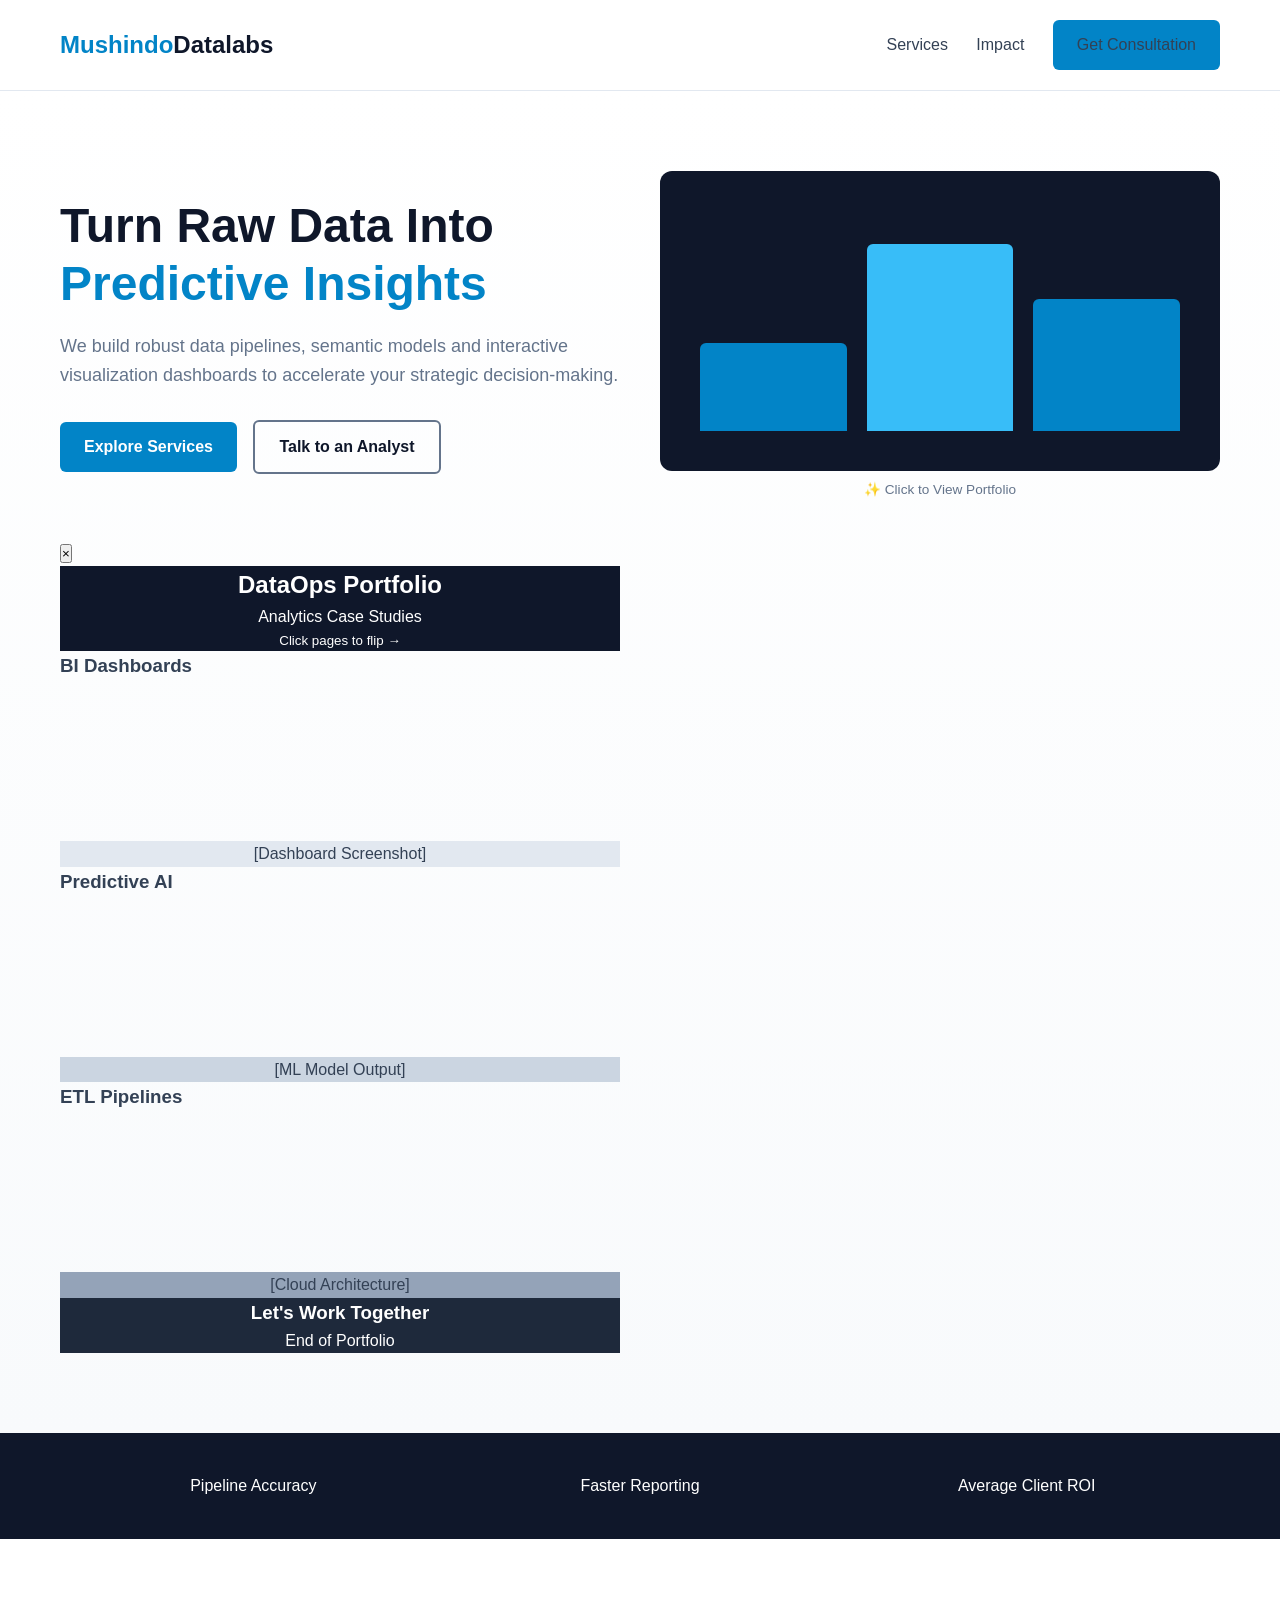
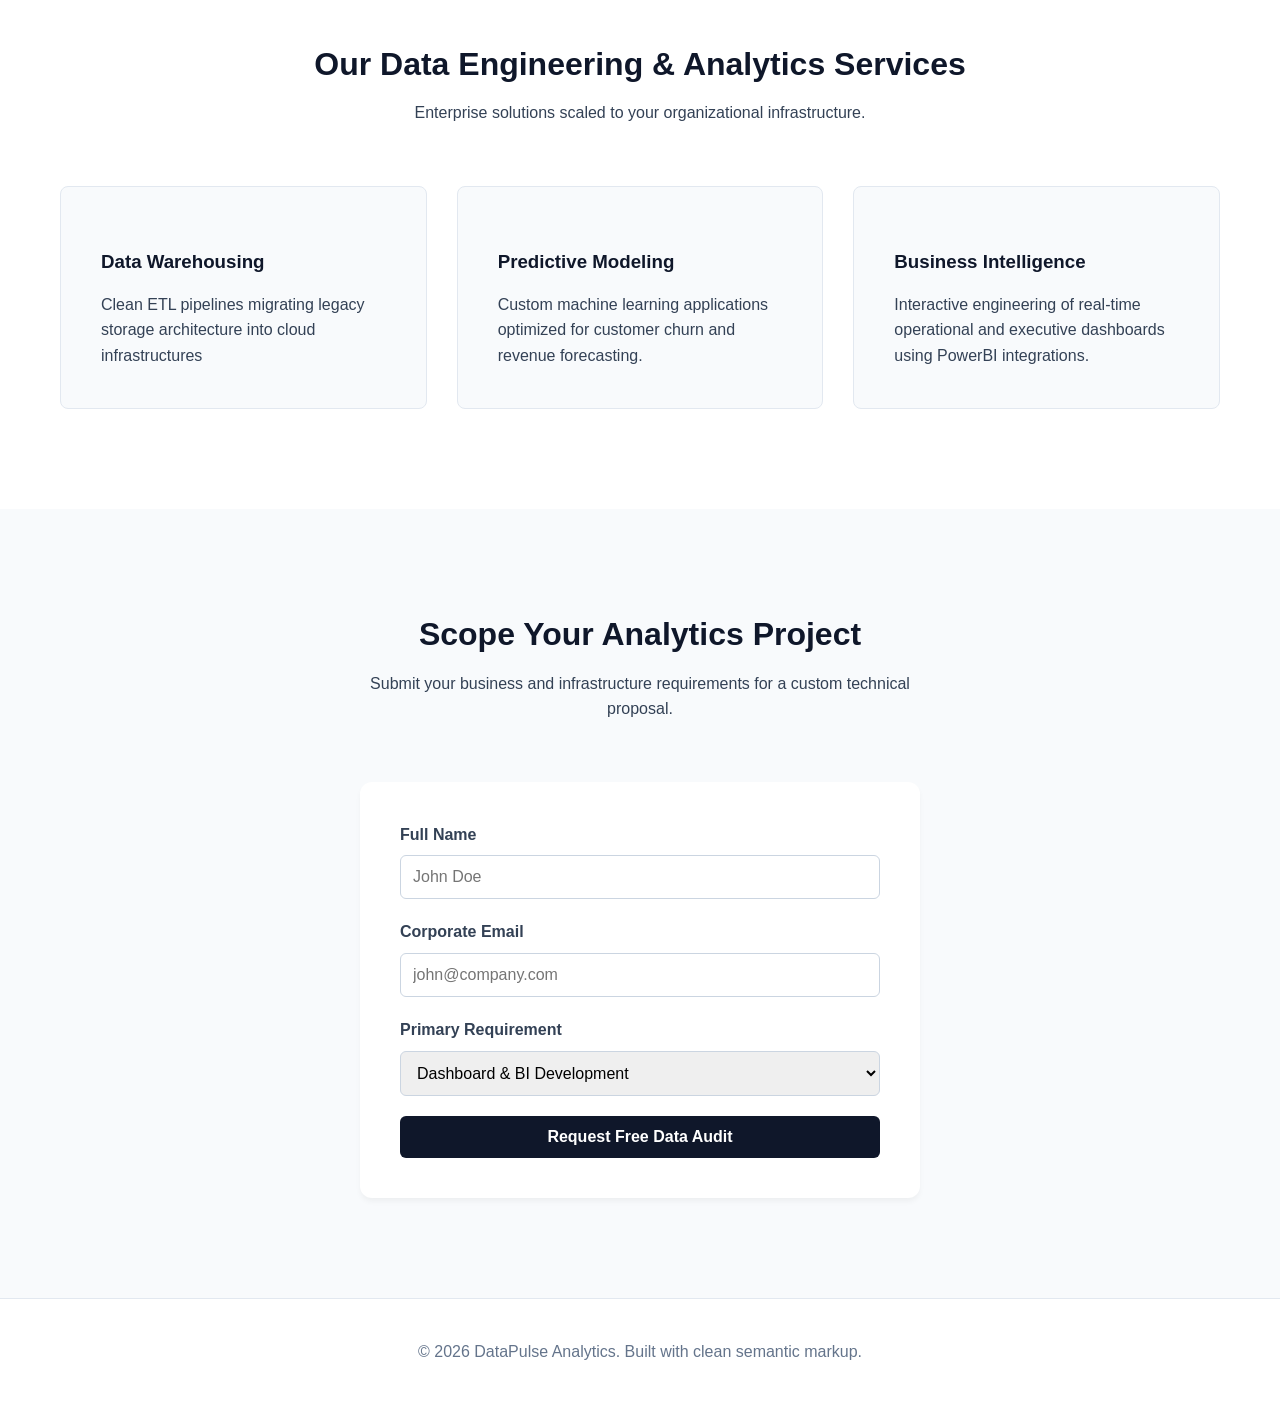
==== index_2.html @ 235e26a9 "Update title and content for clarity and branding" ====
<!DOCTYPE html>
<html lang="en">
<head>
    <meta charset="UTF-8">
    <meta name="viewport" content="width=device-width, initial-scale=1.0">
    <title>Data Analytics Services | Organize Your Business Data into Metrics, KPIs and Actions</title>
    <link rel="stylesheet" href="style.css">
    <!-- FontAwesome for visual anchors/icons -->
    <link rel="stylesheet" href="https://cloudflare.com">
</head>
<body>

    <!-- Header Navigation -->
    <header class="navbar">
        <div class="container flex-header">
            <a href="#" class="logo"><span>Mushindo</span>Datalabs</a>
            <nav class="nav-links">
                <a href="#services">Services</a>
                <a href="#metrics">Impact</a>
                <a href="#contact" class="btn-primary">Get Consultation</a>
            </nav>
        </div>
    </header>

    <!-- Hero Section -->
    <section class="hero">
        <div class="container hero-grid">
            <div class="hero-text">
                <h1>Turn Raw Data Into <span>Predictive Insights</span></h1>
                <p>We build robust data pipelines, semantic models and interactive visualization dashboards to accelerate your strategic decision-making.</p>
                <div class="hero-cta">
                    <a href="#services" class="btn-primary">Explore Services</a>
                    <a href="#contact" class="btn-secondary">Talk to an Analyst</a>
                </div>
            </div>

            <!-- Clickable Hero Container -->
<div class="hero-visual" id="portfolioTrigger" style="cursor: pointer;">
    <!-- Visual placeholder mimicking a data dashboard layout -->
    <div class="mock-dashboard">
        <div class="bar bar-1"></div>
        <div class="bar bar-2"></div>
        <div class="bar bar-3"></div>
    </div>
    <span style="display:block; text-align:center; font-size:0.85rem; color:#64748b; margin-top:0.5rem;">✨ Click to View Portfolio</span>
</div>

<!-- Magazine Modal Structure -->
<div id="magazineModal" class="modal-overlay">
    <div class="modal-content">
        <button class="close-modal" id="closeModal">&times;</button>
        
        <!-- Book/Magazine Container -->
        <div class="magazine">
            <!-- Cover Page -->
            <div class="page cover active" style="z-index: 5;">
                <div class="page-front" style="background: #0f172a; color: white; display: flex; flex-direction: column; justify-content: center; align-items: center;">
                    <h2>DataOps Portfolio</h2>
                    <p>Analytics Case Studies</p>
                    <small>Click pages to flip →</small>
                </div>
            </div>

            <!-- Page 1 & 2 (Spread 1) -->
            <div class="page" style="z-index: 4;">
                <div class="page-front">
                    <h3>BI Dashboards</h3>
                    <!-- Replace with real screenshot path -->
                    <div class="portfolio-img" style="background:#e2e8f0; height:70%; margin-top:10rem; display:flex; align-items:center; justify-content:center;">[Dashboard Screenshot]</div>
                </div>
                <div class="page-back">
                    <h3>Predictive AI</h3>
                    <!-- Replace with real screenshot path -->
                    <div class="portfolio-img" style="background:#cbd5e1; height:70%; margin-top:10rem; display:flex; align-items:center; justify-content:center;">[ML Model Output]</div>
                </div>
            </div>

            <!-- Page 3 & 4 (Spread 2) -->
            <div class="page" style="z-index: 3;">
                <div class="page-front">
                    <h3>ETL Pipelines</h3>
                    <div class="portfolio-img" style="background:#94a3b8; height:70%; margin-top:10rem; display:flex; align-items:center; justify-content:center;">[Cloud Architecture]</div>
                </div>
                <div class="page-back" style="background: #1e293b; color: white; display: flex; flex-direction: column; justify-content: center; align-items: center;">
                    <h3>Let's Work Together</h3>
                    <p>End of Portfolio</p>
                </div>
            </div>
        </div>
    </div>
    
        </div>
    </section>

    <!-- Impact Metrics Section -->
    <section id="metrics" class="metrics-bar">
        <div class="container metrics-grid">
            <div class="metric-item">
                <!-- <h3>99.9%</h3> -->
                <p>Pipeline Accuracy</p>
            </div>
            <div class="metric-item">
                <!-- <h3>10x</h3> -->
                <p>Faster Reporting</p>
            </div>
            <div class="metric-item">
               <!--  <h3>$2.4M</h3> -->
                <p>Average Client ROI</p>
            </div>
        </div>
    </section>

    <!-- Services Grid Section -->
    <section id="services" class="services">
        <div class="container">
            <div class="section-title">
                <h2>Our Data Engineering & Analytics Services</h2>
                <p>Enterprise solutions scaled to your organizational infrastructure.</p>
            </div>
            
            <div class="services-grid">
                <!-- Service 1 -->
                 <div class="service-card">
                    <div class="icon-wrapper"><i class="fa-solid fa-database"></i></div>
                    <h3>Data Warehousing</h3>
                    <p>Clean ETL pipelines migrating legacy storage architecture into cloud infrastructures</p>
                </div>
                <!-- Service 2 -->
                <div class="service-card">
                    <div class="icon-wrapper"><i class="fa-solid fa-brain"></i></div>
                    <h3>Predictive Modeling</h3>
                    <p>Custom machine learning applications optimized for customer churn and revenue forecasting.</p>
                </div>
                <!-- Service 3 -->

                <div class="service-card">
                    <div class="icon-wrapper"><i class="fa-solid fa-chart-line"></i></div>
                    <h3>Business Intelligence</h3>
                    <p>Interactive engineering of real-time operational and executive dashboards using PowerBI integrations.</p>
                </div>
            </div>
        </div>
    </section>

    <!-- Contact Form Section -->
    <section id="contact" class="contact">
        <div class="container small-container">
            <div class="section-title">
                <h2>Scope Your Analytics Project</h2>
                <p>Submit your business and infrastructure requirements for a custom technical proposal.</p>
            </div>
            <form class="project-form">
                <div class="form-group">
                    <label for="name">Full Name</label>
                    <input type="text" id="name" required placeholder="John Doe">
                </div>
                <div class="form-group">
                    <label for="email">Corporate Email</label>
                    <input type="email" id="email" required placeholder="john@company.com">
                </div>
                <div class="form-group">
                    <label for="service-type">Primary Requirement</label>
                    <select id="service-type">
                        <option value="bi">Dashboard & BI Development</option>
                        <option value="etl">ETL & Cloud Warehousing</option>
                        <option value="ai">Predictive AI Implementations</option>
                    </select>
                </div>
                <button type="submit" class="btn-submit">Request Free Data Audit</button>
            </form>
        </div>
    </section>

    <!-- Footer -->
    <footer>
        <div class="container text-center">
            <p>&copy; 2026 DataPulse Analytics. Built with clean semantic markup.</p>
        </div>
    </footer>

</body>
</html>
---- style.css ----
/* Core Layout Reset */
:root {
    --primary: #0284c7;
    --primary-dark: #0369a1;
    --dark: #0f172a;
    --light-bg: #f8fafc;
    --text: #334155;
    --text-light: #64748b;
    --white: #ffffff;
}

* {
    box-sizing: border-box;
    margin: 0;
    padding: 0;
}

body {
    font-family: -apple-system, BlinkMacSystemFont, "Segoe UI", Roboto, sans-serif;
    color: var(--text);
    line-height: 1.6;
    background-color: var(--white);
}

.container {
    max-width: 1200px;
    margin: 0 auto;
    padding: 0 20px;
}

.small-container {
    max-width: 600px;
}

/* Typography Helpers */
span {
    color: var(--primary);
}

.text-center {
    text-align: center;
}

/* Button UI Components */
.btn-primary, .btn-secondary, .btn-submit {
    display: inline-block;
    padding: 12px 24px;
    border-radius: 6px;
    text-decoration: none;
    font-weight: 600;
    transition: all 0.3s cubic-bezier(0.16, 1, 0.3, 1);
    cursor: pointer;
}

.btn-primary {
    background-color: var(--primary);
    color: var(--white);
}

.btn-primary:hover {
    background-color: var(--primary-dark);
}

.btn-secondary {
    background-color: transparent;
    color: var(--dark);
    border: 2px solid var(--text-light);
    margin-left: 12px;
}

.btn-secondary:hover {
    border-color: var(--dark);
}

/* Navbar Layout */
.navbar {
    padding: 20px 0;
    border-bottom: 1px solid #e2e8f0;
}

.flex-header {
    display: flex;
    justify-content: space-between;
    align-items: center;
}

.logo {
    font-size: 24px;
    font-weight: 800;
    text-decoration: none;
    color: var(--dark);
}

.nav-links a {
    text-decoration: none;
    color: var(--text);
    margin-left: 24px;
    font-weight: 500;
}

/* Hero Section */
.hero {
    padding: 80px 0;
    background: linear-gradient(180deg, var(--white) 0%, var(--light-bg) 100%);
}

.hero-grid {
    display: grid;
    grid-template-columns: 1fr 1fr;
    gap: 40px;
    align-items: center;
}

.hero-text h1 {
    font-size: 48px;
    line-height: 1.2;
    color: var(--dark);
    margin-bottom: 20px;
}

.hero-text p {
    font-size: 18px;
    color: var(--text-light);
    margin-bottom: 30px;
}

/* Pure CSS Dashboard Illustration */
.mock-dashboard {
    background-color: var(--dark);
    height: 300px;
    border-radius: 12px;
    position: relative;
    padding: 40px;
    display: flex;
    align-items: flex-end;
    gap: 20px;
}

.bar {
    width: 100%;
    background-color: var(--primary);
    border-radius: 6px 6px 0 0;
}
.bar-1 { height: 40%; }
.bar-2 { height: 85%; background-color: #38bdf8; }
.bar-3 { height: 60%; }

/* Metrics Banner */
.metrics-bar {
    background-color: var(--dark);
    color: var(--white);
    padding: 40px 0;
}

.metrics-grid {
    display: grid;
    grid-template-columns: repeat(3, 1fr);
    text-align: center;
}

.metric-item h3 {
    font-size: 36px;
    color: var(--primary);
}

/* Services Section */
.services {
    padding: 100px 0;
}

.section-title {
    text-align: center;
    margin-bottom: 60px;
}

.section-title h2 {
    font-size: 32px;
    color: var(--dark);
    margin-bottom: 10px;
}

.services-grid {
    display: grid;
    grid-template-columns: repeat(3, 1fr);
    gap: 30px;
}

.service-card {
    padding: 40px;
    background-color: var(--light-bg);
    border-radius: 8px;
    border: 1px solid #e2e8f0;
}

.icon-wrapper {
    font-size: 32px;
    color: var(--primary);
    margin-bottom: 20px;
}

.service-card h3 {
    margin-bottom: 15px;
    color: var(--dark);
}

/* Scope & Forms */
.contact {
    padding: 100px 0;
    background-color: var(--light-bg);
}

.project-form {
    background-color: var(--white);
    padding: 40px;
    border-radius: 12px;
    box-shadow: 0 4px 6px -1px rgba(0,0,0,0.05);
}

.form-group {
    margin-bottom: 20px;
}

.form-group label {
    display: block;
    font-weight: 600;
    margin-bottom: 8px;
}

.form-group input, .form-group select {
    width: 100%;
    padding: 12px;
    border: 1px solid #cbd5e1;
    border-radius: 6px;
    font-size: 16px;
}

.btn-submit {
    width: 100%;
    background-color: var(--dark);
    color: var(--white);
    border: none;
    font-size: 16px;
}

.btn-submit:hover {
    background-color: #1e293b;
}

/* Footer Section */
footer {
    padding: 40px 0;
    background-color: var(--white);
    border-top: 1px solid #e2e8f0;
    color: var(--text-light);
}

/* Responsive Grid Engine */
@media (max-width: 768px) {
    .hero-grid, .services-grid, .metrics-grid {
        grid-template-columns: 1fr;
        gap: 30px;
    }
    .hero-text h1 { font-size: 32px; }
    .btn-secondary { margin-left: 0; margin-top: 12px; display: block; text-align: center; }
    .btn-primary { display: block; text-align: center; }
}
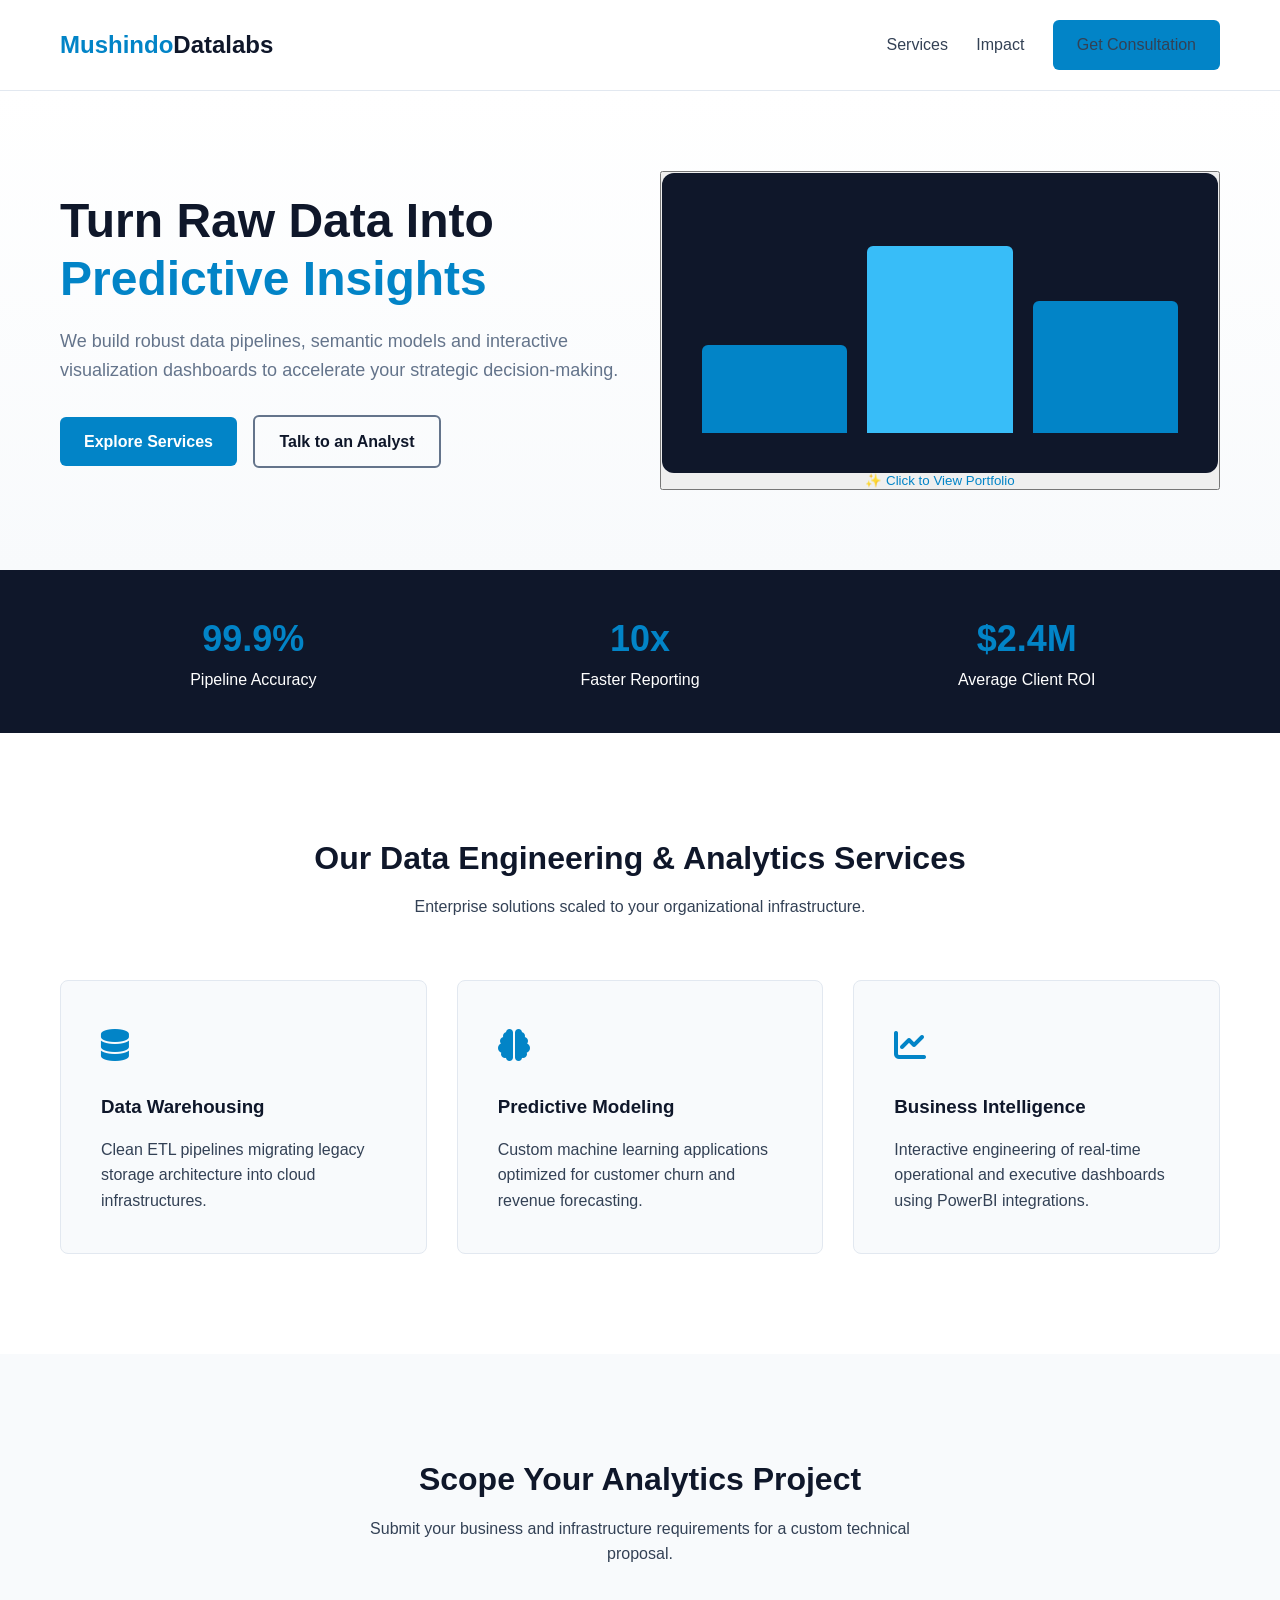
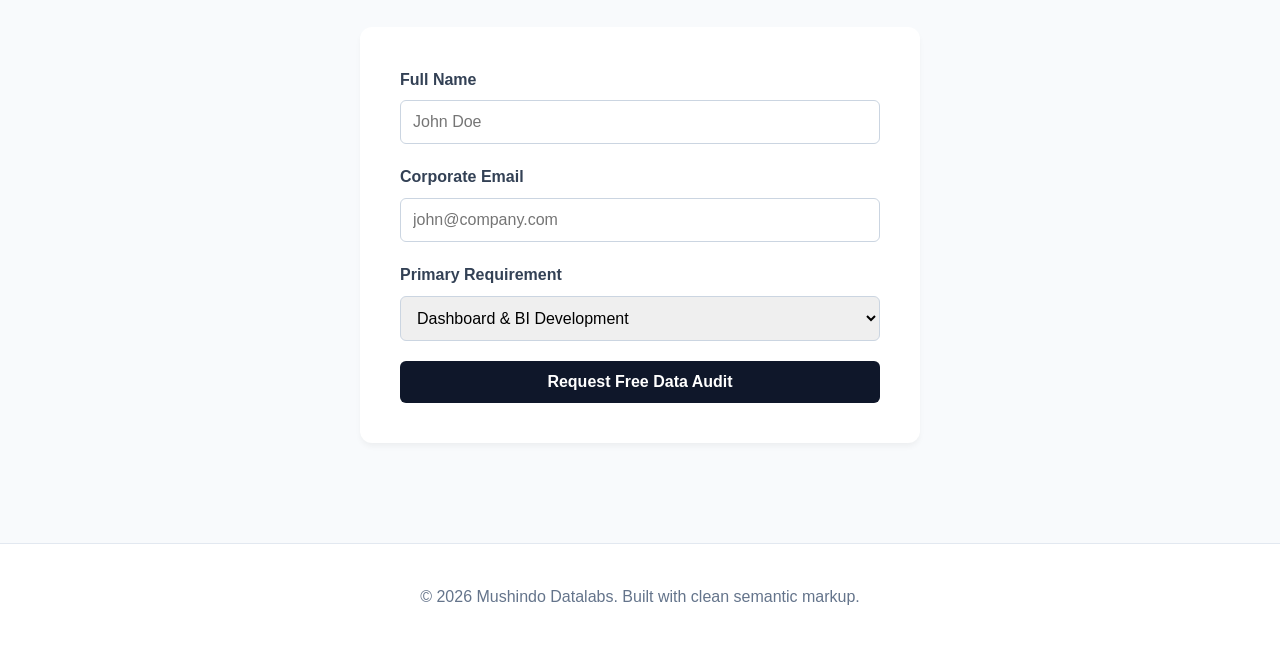
==== commit 81174115: "Refactor HTML structure and improve accessibility Updated FontAwesome CDN link and improved accessib" ====
--- a/index_2.html
+++ b/index_2.html
@@ -1,6 +1,3 @@
-
-
-
 <!DOCTYPE html>
 <html lang="en">
 <head>
@@ -8,8 +5,9 @@
     <meta name="viewport" content="width=device-width, initial-scale=1.0">
     <title>Data Analytics Services | Organize Your Business Data into Metrics, KPIs and Actions</title>
     <link rel="stylesheet" href="style.css">
-    <!-- FontAwesome for visual anchors/icons -->
-    <link rel="stylesheet" href="https://cloudflare.com">
+    <!-- FontAwesome (corrected CDN path) -->
+    <link rel="stylesheet" href="https://cdnjs.cloudflare.com/ajax/libs/font-awesome/6.5.1/css/all.min.css">
+    <script src="script.js" defer></script>
 </head>
 <body>
 
@@ -38,76 +36,72 @@
             </div>
 
             <!-- Clickable Hero Container -->
-<div class="hero-visual" id="portfolioTrigger" style="cursor: pointer;">
-    <!-- Visual placeholder mimicking a data dashboard layout -->
-    <div class="mock-dashboard">
-        <div class="bar bar-1"></div>
-        <div class="bar bar-2"></div>
-        <div class="bar bar-3"></div>
-    </div>
-    <span style="display:block; text-align:center; font-size:0.85rem; color:#64748b; margin-top:0.5rem;">✨ Click to View Portfolio</span>
-</div>
+            <button type="button" class="hero-visual" id="portfolioTrigger" aria-haspopup="dialog" aria-controls="magazineModal">
+                <div class="mock-dashboard" aria-hidden="true">
+                    <div class="bar bar-1"></div>
+                    <div class="bar bar-2"></div>
+                    <div class="bar bar-3"></div>
+                </div>
+                <span class="hero-visual-caption">✨ Click to View Portfolio</span>
+            </button>
+        </div>
+    </section>
 
-<!-- Magazine Modal Structure -->
-<div id="magazineModal" class="modal-overlay">
-    <div class="modal-content">
-        <button class="close-modal" id="closeModal">&times;</button>
-        
-        <!-- Book/Magazine Container -->
-        <div class="magazine">
-            <!-- Cover Page -->
-            <div class="page cover active" style="z-index: 5;">
-                <div class="page-front" style="background: #0f172a; color: white; display: flex; flex-direction: column; justify-content: center; align-items: center;">
-                    <h2>DataOps Portfolio</h2>
-                    <p>Analytics Case Studies</p>
-                    <small>Click pages to flip →</small>
+    <!-- Portfolio Modal -->
+    <div id="magazineModal" class="modal-overlay" role="dialog" aria-modal="true" aria-labelledby="magazineModalTitle" hidden>
+        <div class="modal-content">
+            <button type="button" class="close-modal" id="closeModal" aria-label="Close portfolio">×</button>
+
+            <div class="magazine" id="magazine">
+                <!-- Cover Page -->
+                <div class="page cover" data-page="0">
+                    <div class="page-face page-front cover-face">
+                        <h2 id="magazineModalTitle">DataOps Portfolio</h2>
+                        <p>Analytics Case Studies</p>
+                        <small>Click pages to flip →</small>
+                    </div>
                 </div>
-            </div>
 
-            <!-- Page 1 & 2 (Spread 1) -->
-            <div class="page" style="z-index: 4;">
-                <div class="page-front">
-                    <h3>BI Dashboards</h3>
-                    <!-- Replace with real screenshot path -->
-                    <div class="portfolio-img" style="background:#e2e8f0; height:70%; margin-top:10rem; display:flex; align-items:center; justify-content:center;">[Dashboard Screenshot]</div>
+                <!-- Page 1 & 2 (Spread 1) -->
+                <div class="page" data-page="1">
+                    <div class="page-face page-front">
+                        <h3>BI Dashboards</h3>
+                        <div class="portfolio-img" role="img" aria-label="Dashboard screenshot placeholder">Dashboard Screenshot</div>
+                    </div>
+                    <div class="page-face page-back">
+                        <h3>Predictive AI</h3>
+                        <div class="portfolio-img" role="img" aria-label="Machine learning model output placeholder">ML Model Output</div>
+                    </div>
                 </div>
-                <div class="page-back">
-                    <h3>Predictive AI</h3>
-                    <!-- Replace with real screenshot path -->
-                    <div class="portfolio-img" style="background:#cbd5e1; height:70%; margin-top:10rem; display:flex; align-items:center; justify-content:center;">[ML Model Output]</div>
-                </div>
-            </div>
 
-            <!-- Page 3 & 4 (Spread 2) -->
-            <div class="page" style="z-index: 3;">
-                <div class="page-front">
-                    <h3>ETL Pipelines</h3>
-                    <div class="portfolio-img" style="background:#94a3b8; height:70%; margin-top:10rem; display:flex; align-items:center; justify-content:center;">[Cloud Architecture]</div>
-                </div>
-                <div class="page-back" style="background: #1e293b; color: white; display: flex; flex-direction: column; justify-content: center; align-items: center;">
-                    <h3>Let's Work Together</h3>
-                    <p>End of Portfolio</p>
+                <!-- Page 3 & 4 (Spread 2) -->
+                <div class="page" data-page="2">
+                    <div class="page-face page-front">
+                        <h3>ETL Pipelines</h3>
+                        <div class="portfolio-img" role="img" aria-label="Cloud architecture diagram placeholder">Cloud Architecture</div>
+                    </div>
+                    <div class="page-face page-back closing-face">
+                        <h3>Let's Work Together</h3>
+                        <p>End of Portfolio</p>
+                    </div>
                 </div>
             </div>
         </div>
     </div>
-    
-        </div>
-    </section>
 
     <!-- Impact Metrics Section -->
     <section id="metrics" class="metrics-bar">
         <div class="container metrics-grid">
             <div class="metric-item">
-                <!-- <h3>99.9%</h3> -->
+                <h3>99.9%</h3>
                 <p>Pipeline Accuracy</p>
             </div>
             <div class="metric-item">
-                <!-- <h3>10x</h3> -->
+                <h3>10x</h3>
                 <p>Faster Reporting</p>
             </div>
             <div class="metric-item">
-               <!--  <h3>$2.4M</h3> -->
+                <h3>$2.4M</h3>
                 <p>Average Client ROI</p>
             </div>
         </div>
@@ -117,27 +111,23 @@
     <section id="services" class="services">
         <div class="container">
             <div class="section-title">
-                <h2>Our Data Engineering & Analytics Services</h2>
+                <h2>Our Data Engineering &amp; Analytics Services</h2>
                 <p>Enterprise solutions scaled to your organizational infrastructure.</p>
             </div>
-            
+
             <div class="services-grid">
-                <!-- Service 1 -->
-                 <div class="service-card">
-                    <div class="icon-wrapper"><i class="fa-solid fa-database"></i></div>
+                <div class="service-card">
+                    <div class="icon-wrapper"><i class="fa-solid fa-database" aria-hidden="true"></i></div>
                     <h3>Data Warehousing</h3>
-                    <p>Clean ETL pipelines migrating legacy storage architecture into cloud infrastructures</p>
+                    <p>Clean ETL pipelines migrating legacy storage architecture into cloud infrastructures.</p>
                 </div>
-                <!-- Service 2 -->
                 <div class="service-card">
-                    <div class="icon-wrapper"><i class="fa-solid fa-brain"></i></div>
+                    <div class="icon-wrapper"><i class="fa-solid fa-brain" aria-hidden="true"></i></div>
                     <h3>Predictive Modeling</h3>
                     <p>Custom machine learning applications optimized for customer churn and revenue forecasting.</p>
                 </div>
-                <!-- Service 3 -->
-
                 <div class="service-card">
-                    <div class="icon-wrapper"><i class="fa-solid fa-chart-line"></i></div>
+                    <div class="icon-wrapper"><i class="fa-solid fa-chart-line" aria-hidden="true"></i></div>
                     <h3>Business Intelligence</h3>
                     <p>Interactive engineering of real-time operational and executive dashboards using PowerBI integrations.</p>
                 </div>
@@ -152,24 +142,25 @@
                 <h2>Scope Your Analytics Project</h2>
                 <p>Submit your business and infrastructure requirements for a custom technical proposal.</p>
             </div>
-            <form class="project-form">
+            <form class="project-form" id="projectForm" novalidate>
                 <div class="form-group">
                     <label for="name">Full Name</label>
-                    <input type="text" id="name" required placeholder="John Doe">
+                    <input type="text" id="name" name="name" required placeholder="John Doe">
                 </div>
                 <div class="form-group">
                     <label for="email">Corporate Email</label>
-                    <input type="email" id="email" required placeholder="john@company.com">
+                    <input type="email" id="email" name="email" required placeholder="john@company.com">
                 </div>
                 <div class="form-group">
                     <label for="service-type">Primary Requirement</label>
-                    <select id="service-type">
-                        <option value="bi">Dashboard & BI Development</option>
-                        <option value="etl">ETL & Cloud Warehousing</option>
+                    <select id="service-type" name="service-type">
+                        <option value="bi">Dashboard &amp; BI Development</option>
+                        <option value="etl">ETL &amp; Cloud Warehousing</option>
                         <option value="ai">Predictive AI Implementations</option>
                     </select>
                 </div>
                 <button type="submit" class="btn-submit">Request Free Data Audit</button>
+                <p class="form-status" id="formStatus" role="status" aria-live="polite"></p>
             </form>
         </div>
     </section>
@@ -177,7 +168,7 @@
     <!-- Footer -->
     <footer>
         <div class="container text-center">
-            <p>&copy; 2026 DataPulse Analytics. Built with clean semantic markup.</p>
+            <p>&copy; 2026 Mushindo Datalabs. Built with clean semantic markup.</p>
         </div>
     </footer>
 
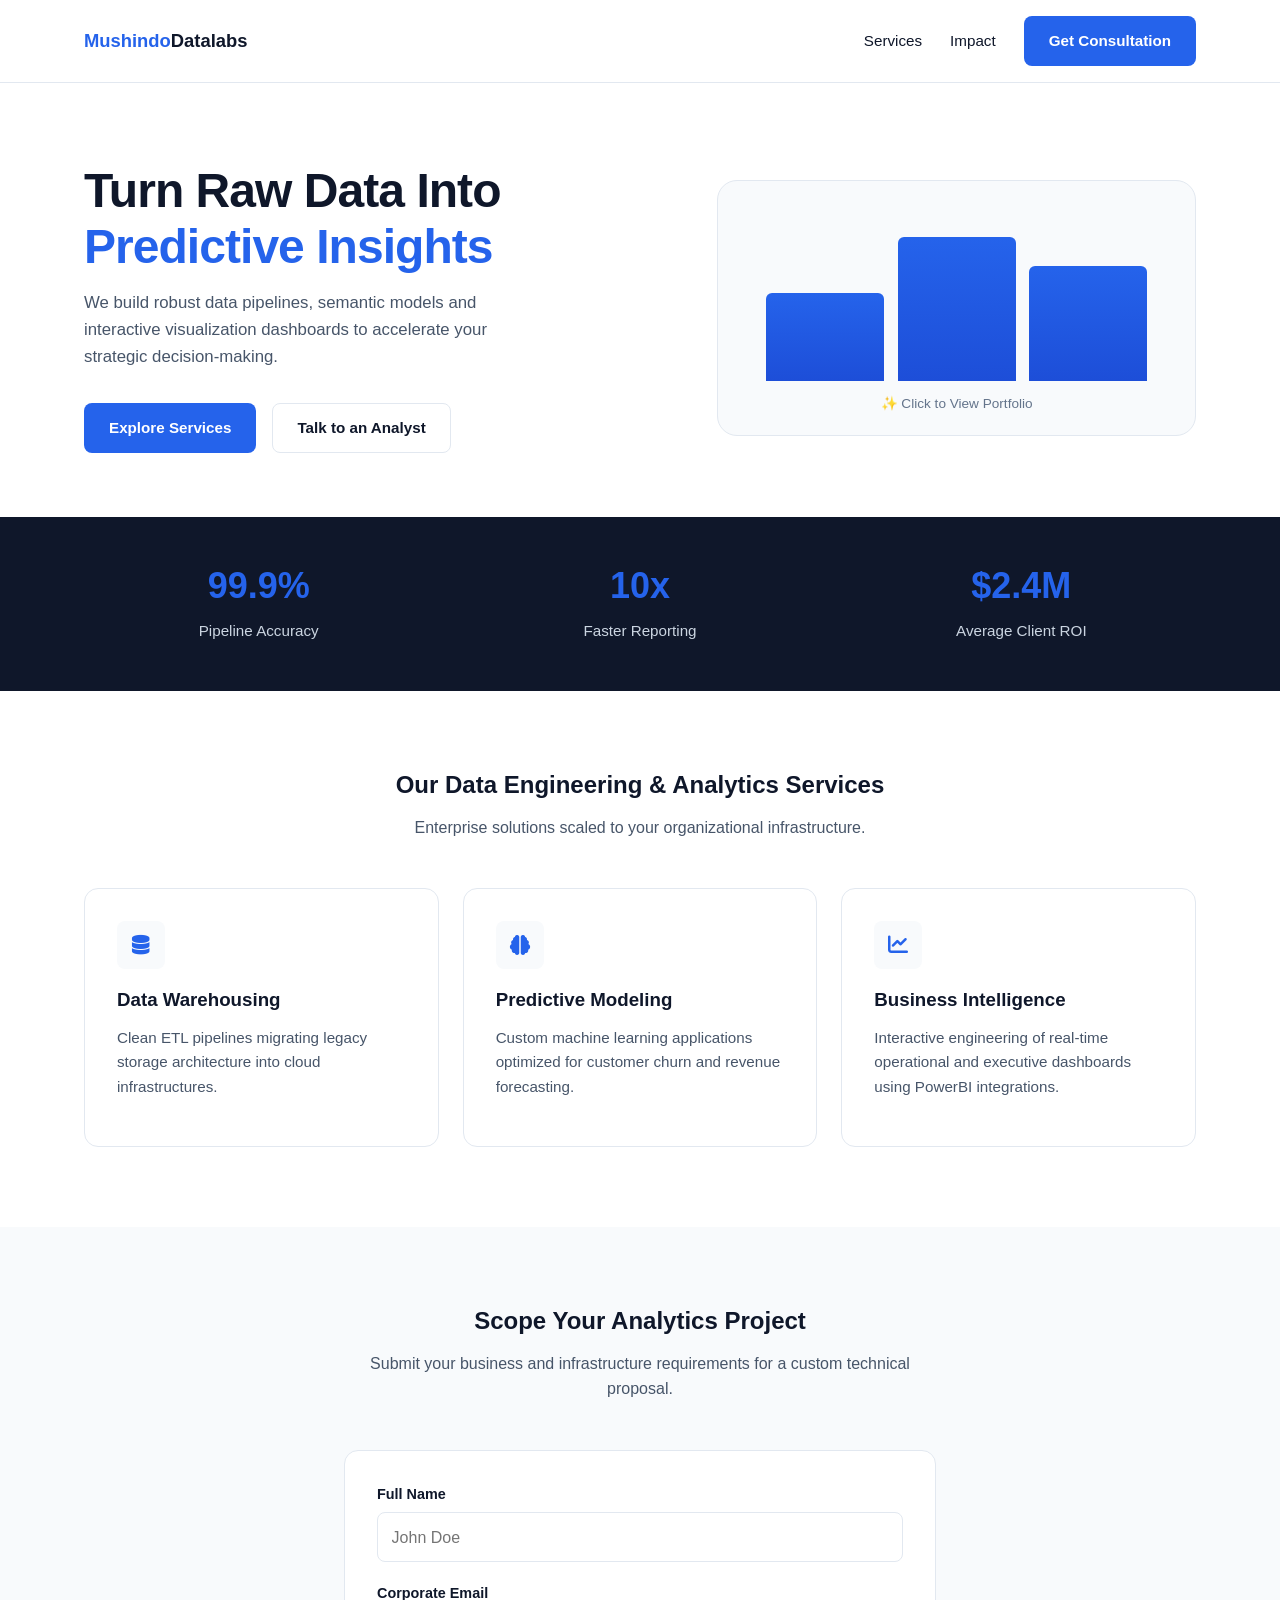
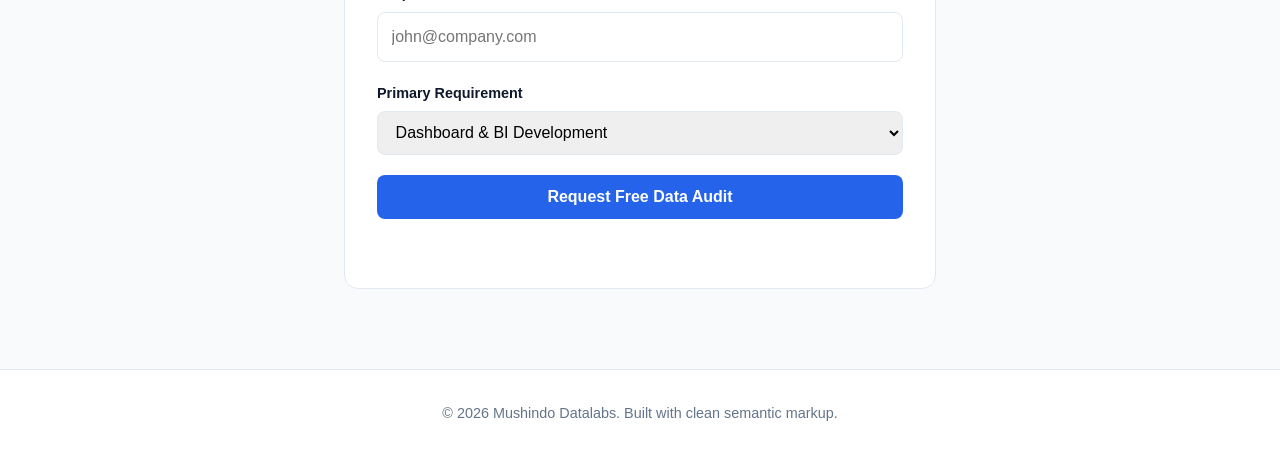
==== commit 674994ff: "Refactor magazine modal structure and navigation" ====
--- a/index_2.html
+++ b/index_2.html
@@ -52,39 +52,44 @@
         <div class="modal-content">
             <button type="button" class="close-modal" id="closeModal" aria-label="Close portfolio">×</button>
 
-            <div class="magazine" id="magazine">
-                <!-- Cover Page -->
-                <div class="page cover" data-page="0">
-                    <div class="page-face page-front cover-face">
+            <div class="magazine-viewport">
+                <div class="magazine-track" id="magazineTrack">
+                    <!-- Slide 0: Cover -->
+                    <div class="slide cover-face">
                         <h2 id="magazineModalTitle">DataOps Portfolio</h2>
                         <p>Analytics Case Studies</p>
-                        <small>Click pages to flip →</small>
                     </div>
-                </div>
 
-                <!-- Page 1 & 2 (Spread 1) -->
-                <div class="page" data-page="1">
-                    <div class="page-face page-front">
+                    <!-- Slide 1 -->
+                    <div class="slide">
                         <h3>BI Dashboards</h3>
                         <div class="portfolio-img" role="img" aria-label="Dashboard screenshot placeholder">Dashboard Screenshot</div>
                     </div>
-                    <div class="page-face page-back">
+
+                    <!-- Slide 2 -->
+                    <div class="slide">
                         <h3>Predictive AI</h3>
                         <div class="portfolio-img" role="img" aria-label="Machine learning model output placeholder">ML Model Output</div>
                     </div>
-                </div>
 
-                <!-- Page 3 & 4 (Spread 2) -->
-                <div class="page" data-page="2">
-                    <div class="page-face page-front">
+                    <!-- Slide 3 -->
+                    <div class="slide">
                         <h3>ETL Pipelines</h3>
                         <div class="portfolio-img" role="img" aria-label="Cloud architecture diagram placeholder">Cloud Architecture</div>
                     </div>
-                    <div class="page-face page-back closing-face">
+
+                    <!-- Slide 4: Closing -->
+                    <div class="slide closing-face">
                         <h3>Let's Work Together</h3>
                         <p>End of Portfolio</p>
                     </div>
                 </div>
+            </div>
+
+            <div class="magazine-nav">
+                <button type="button" class="nav-btn" id="prevSlide" aria-label="Previous page">&larr;</button>
+                <span class="slide-counter" id="slideCounter" aria-live="polite">1 / 5</span>
+                <button type="button" class="nav-btn" id="nextSlide" aria-label="Next page">&rarr;</button>
             </div>
         </div>
     </div>
--- a/style.css
+++ b/style.css
@@ -1,266 +1,446 @@
-/* Core Layout Reset */
+/* ==========================================================================
+   Tokens
+   ========================================================================== */
 :root {
-    --primary: #0284c7;
-    --primary-dark: #0369a1;
-    --dark: #0f172a;
-    --light-bg: #f8fafc;
-    --text: #334155;
-    --text-light: #64748b;
-    --white: #ffffff;
-}
-
-* {
-    box-sizing: border-box;
+    --color-ink: #0f172a;
+    --color-slate: #1e293b;
+    --color-slate-600: #475569;
+    --color-slate-500: #64748b;
+    --color-border: #e2e8f0;
+    --color-surface: #f8fafc;
+    --color-accent: #2563eb;
+    --color-accent-dark: #1d4ed8;
+    --color-white: #ffffff;
+
+    --font-body: -apple-system, BlinkMacSystemFont, "Segoe UI", Roboto, Helvetica, Arial, sans-serif;
+
+    --radius-sm: 8px;
+    --radius-md: 14px;
+    --radius-lg: 20px;
+
+    --container-width: 1160px;
+    --shadow-card: 0 8px 24px rgba(15, 23, 42, 0.06);
+    --shadow-modal: 0 24px 60px rgba(15, 23, 42, 0.35);
+}
+
+* { box-sizing: border-box; }
+
+html { scroll-behavior: smooth; }
+
+body {
     margin: 0;
-    padding: 0;
-}
-
-body {
-    font-family: -apple-system, BlinkMacSystemFont, "Segoe UI", Roboto, sans-serif;
-    color: var(--text);
+    font-family: var(--font-body);
+    color: var(--color-ink);
     line-height: 1.6;
-    background-color: var(--white);
+    background: var(--color-white);
 }
 
 .container {
-    max-width: 1200px;
+    width: 100%;
+    max-width: var(--container-width);
     margin: 0 auto;
-    padding: 0 20px;
-}
-
-.small-container {
-    max-width: 600px;
-}
-
-/* Typography Helpers */
-span {
-    color: var(--primary);
-}
-
-.text-center {
-    text-align: center;
-}
-
-/* Button UI Components */
-.btn-primary, .btn-secondary, .btn-submit {
+    padding: 0 1.5rem;
+}
+
+.small-container { max-width: 640px; }
+
+a { text-decoration: none; color: inherit; }
+
+h1, h2, h3 { line-height: 1.15; margin: 0 0 0.75rem; }
+
+/* ==========================================================================
+   Buttons
+   ========================================================================== */
+.btn-primary,
+.btn-secondary,
+.btn-submit {
     display: inline-block;
-    padding: 12px 24px;
-    border-radius: 6px;
-    text-decoration: none;
     font-weight: 600;
-    transition: all 0.3s cubic-bezier(0.16, 1, 0.3, 1);
+    font-size: 0.95rem;
+    padding: 0.75rem 1.5rem;
+    border-radius: var(--radius-sm);
+    border: 1px solid transparent;
     cursor: pointer;
-}
-
-.btn-primary {
-    background-color: var(--primary);
-    color: var(--white);
-}
-
-.btn-primary:hover {
-    background-color: var(--primary-dark);
+    transition: transform 0.15s ease, box-shadow 0.15s ease, background-color 0.15s ease;
+}
+
+.btn-primary,
+.btn-submit {
+    background: var(--color-accent);
+    color: var(--color-white);
+}
+
+.btn-primary:hover,
+.btn-submit:hover {
+    background: var(--color-accent-dark);
+    transform: translateY(-1px);
 }
 
 .btn-secondary {
-    background-color: transparent;
-    color: var(--dark);
-    border: 2px solid var(--text-light);
-    margin-left: 12px;
+    background: transparent;
+    color: var(--color-ink);
+    border-color: var(--color-border);
 }
 
 .btn-secondary:hover {
-    border-color: var(--dark);
-}
-
-/* Navbar Layout */
+    border-color: var(--color-slate-500);
+    transform: translateY(-1px);
+}
+
+.btn-submit { width: 100%; font-size: 1rem; }
+
+/* ==========================================================================
+   Navbar
+   ========================================================================== */
 .navbar {
-    padding: 20px 0;
-    border-bottom: 1px solid #e2e8f0;
+    position: sticky;
+    top: 0;
+    z-index: 40;
+    background: rgba(255, 255, 255, 0.9);
+    backdrop-filter: blur(8px);
+    border-bottom: 1px solid var(--color-border);
 }
 
 .flex-header {
     display: flex;
+    align-items: center;
     justify-content: space-between;
-    align-items: center;
+    padding-block: 1rem;
 }
 
 .logo {
-    font-size: 24px;
-    font-weight: 800;
-    text-decoration: none;
-    color: var(--dark);
-}
-
-.nav-links a {
-    text-decoration: none;
-    color: var(--text);
-    margin-left: 24px;
+    font-weight: 700;
+    font-size: 1.15rem;
+    color: var(--color-ink);
+}
+
+.logo span { color: var(--color-accent); }
+
+.nav-links {
+    display: flex;
+    align-items: center;
+    gap: 1.75rem;
     font-weight: 500;
-}
-
-/* Hero Section */
-.hero {
-    padding: 80px 0;
-    background: linear-gradient(180deg, var(--white) 0%, var(--light-bg) 100%);
-}
+    font-size: 0.95rem;
+}
+
+/* ==========================================================================
+   Hero
+   ========================================================================== */
+.hero { padding-block: 5rem 4rem; }
 
 .hero-grid {
     display: grid;
-    grid-template-columns: 1fr 1fr;
-    gap: 40px;
+    grid-template-columns: 1.1fr 0.9fr;
+    gap: 3rem;
     align-items: center;
 }
 
 .hero-text h1 {
-    font-size: 48px;
-    line-height: 1.2;
-    color: var(--dark);
-    margin-bottom: 20px;
-}
+    font-size: clamp(2rem, 4vw, 3rem);
+    letter-spacing: -0.02em;
+}
+
+.hero-text h1 span { color: var(--color-accent); }
 
 .hero-text p {
-    font-size: 18px;
-    color: var(--text-light);
-    margin-bottom: 30px;
-}
-
-/* Pure CSS Dashboard Illustration */
+    color: var(--color-slate-600);
+    font-size: 1.05rem;
+    max-width: 46ch;
+    margin-bottom: 2rem;
+}
+
+.hero-cta { display: flex; gap: 1rem; flex-wrap: wrap; }
+
+/* Hero visual / portfolio trigger */
+.hero-visual {
+    background: var(--color-surface);
+    border: 1px solid var(--color-border);
+    border-radius: var(--radius-lg);
+    padding: 2.5rem 2rem 1.25rem;
+    width: 100%;
+    font: inherit;
+    color: inherit;
+    cursor: pointer;
+    transition: box-shadow 0.2s ease, transform 0.2s ease;
+}
+
+.hero-visual:hover,
+.hero-visual:focus-visible {
+    box-shadow: var(--shadow-card);
+    transform: translateY(-2px);
+}
+
 .mock-dashboard {
-    background-color: var(--dark);
-    height: 300px;
-    border-radius: 12px;
+    display: flex;
+    align-items: flex-end;
+    gap: 0.85rem;
+    height: 160px;
+    padding: 0 1rem;
+}
+
+.mock-dashboard .bar {
+    flex: 1;
+    border-radius: 6px 6px 0 0;
+    background: linear-gradient(180deg, var(--color-accent), var(--color-accent-dark));
+}
+
+.bar-1 { height: 55%; }
+.bar-2 { height: 90%; }
+.bar-3 { height: 72%; }
+
+.hero-visual-caption {
+    display: block;
+    text-align: center;
+    font-size: 0.85rem;
+    color: var(--color-slate-500);
+    margin-top: 0.75rem;
+}
+
+/* ==========================================================================
+   Portfolio Modal
+   ========================================================================== */
+.modal-overlay {
+    position: fixed;
+    top: 0;
+    right: 0;
+    bottom: 0;
+    left: 0;
+    background: rgba(15, 23, 42, 0.65);
+    display: flex;
+    align-items: center;
+    justify-content: center;
+    z-index: 100;
+    padding: 1.5rem;
+}
+
+.modal-overlay[hidden] { display: none; }
+
+.modal-content {
     position: relative;
-    padding: 40px;
-    display: flex;
-    align-items: flex-end;
-    gap: 20px;
-}
-
-.bar {
-    width: 100%;
-    background-color: var(--primary);
-    border-radius: 6px 6px 0 0;
-}
-.bar-1 { height: 40%; }
-.bar-2 { height: 85%; background-color: #38bdf8; }
-.bar-3 { height: 60%; }
-
-/* Metrics Banner */
+    width: min(720px, 100%);
+}
+
+.close-modal {
+    position: absolute;
+    top: -2.5rem;
+    right: 0;
+    background: transparent;
+    border: none;
+    color: var(--color-white);
+    font-size: 2rem;
+    line-height: 1;
+    cursor: pointer;
+}
+
+.magazine {
+    position: relative;
+    height: 420px;
+    perspective: 2400px;
+    border-radius: var(--radius-md);
+    box-shadow: var(--shadow-modal);
+}
+
+.page {
+    position: absolute;
+    top: 0;
+    right: 0;
+    bottom: 0;
+    left: 0;
+    display: grid;
+    grid-template-columns: 1fr;
+    transform-style: preserve-3d;
+    transition: transform 0.6s ease;
+    transform-origin: left center;
+}
+
+.page.flipped { transform: rotateY(-180deg); }
+
+.page-face {
+    grid-area: 1 / 1;
+    backface-visibility: hidden;
+    background: var(--color-white);
+    border-radius: var(--radius-md);
+    padding: 2rem;
+    display: flex;
+    flex-direction: column;
+    justify-content: flex-end;
+    border: 1px solid var(--color-border);
+}
+
+.page-back { transform: rotateY(180deg); }
+
+.cover-face,
+.closing-face {
+    background: var(--color-ink);
+    color: var(--color-white);
+    justify-content: center;
+    align-items: center;
+    text-align: center;
+}
+
+.cover-face small { color: var(--color-slate-500); margin-top: 0.5rem; }
+
+.portfolio-img {
+    flex: 1;
+    display: flex;
+    align-items: center;
+    justify-content: center;
+    margin-top: 1rem;
+    background: var(--color-surface);
+    border: 1px dashed var(--color-border);
+    border-radius: var(--radius-sm);
+    color: var(--color-slate-500);
+    font-size: 0.9rem;
+}
+
+/* ==========================================================================
+   Metrics
+   ========================================================================== */
 .metrics-bar {
-    background-color: var(--dark);
-    color: var(--white);
-    padding: 40px 0;
+    background: var(--color-ink);
+    color: var(--color-white);
+    padding-block: 3rem;
 }
 
 .metrics-grid {
     display: grid;
     grid-template-columns: repeat(3, 1fr);
+    gap: 2rem;
     text-align: center;
 }
 
 .metric-item h3 {
-    font-size: 36px;
-    color: var(--primary);
-}
-
-/* Services Section */
-.services {
-    padding: 100px 0;
-}
+    font-size: 2.25rem;
+    color: var(--color-accent);
+}
+
+.metric-item p {
+    margin: 0;
+    color: #cbd5e1;
+    font-size: 0.95rem;
+}
+
+/* ==========================================================================
+   Services
+   ========================================================================== */
+.services { padding-block: 5rem; }
 
 .section-title {
     text-align: center;
-    margin-bottom: 60px;
-}
-
-.section-title h2 {
-    font-size: 32px;
-    color: var(--dark);
-    margin-bottom: 10px;
-}
+    max-width: 560px;
+    margin: 0 auto 3rem;
+}
+
+.section-title p { color: var(--color-slate-600); }
 
 .services-grid {
     display: grid;
     grid-template-columns: repeat(3, 1fr);
-    gap: 30px;
+    gap: 1.5rem;
 }
 
 .service-card {
-    padding: 40px;
-    background-color: var(--light-bg);
-    border-radius: 8px;
-    border: 1px solid #e2e8f0;
+    padding: 2rem;
+    border: 1px solid var(--color-border);
+    border-radius: var(--radius-md);
+    transition: box-shadow 0.2s ease, transform 0.2s ease;
+}
+
+.service-card:hover {
+    box-shadow: var(--shadow-card);
+    transform: translateY(-3px);
 }
 
 .icon-wrapper {
-    font-size: 32px;
-    color: var(--primary);
-    margin-bottom: 20px;
-}
-
-.service-card h3 {
-    margin-bottom: 15px;
-    color: var(--dark);
-}
-
-/* Scope & Forms */
+    width: 48px;
+    height: 48px;
+    border-radius: var(--radius-sm);
+    background: var(--color-surface);
+    color: var(--color-accent);
+    display: flex;
+    align-items: center;
+    justify-content: center;
+    font-size: 1.25rem;
+    margin-bottom: 1.25rem;
+}
+
+.service-card p { color: var(--color-slate-600); font-size: 0.95rem; }
+
+/* ==========================================================================
+   Contact
+   ========================================================================== */
 .contact {
-    padding: 100px 0;
-    background-color: var(--light-bg);
+    background: var(--color-surface);
+    padding-block: 5rem;
 }
 
 .project-form {
-    background-color: var(--white);
-    padding: 40px;
-    border-radius: 12px;
-    box-shadow: 0 4px 6px -1px rgba(0,0,0,0.05);
-}
-
-.form-group {
-    margin-bottom: 20px;
-}
-
-.form-group label {
-    display: block;
-    font-weight: 600;
-    margin-bottom: 8px;
-}
-
-.form-group input, .form-group select {
-    width: 100%;
-    padding: 12px;
-    border: 1px solid #cbd5e1;
-    border-radius: 6px;
-    font-size: 16px;
-}
-
-.btn-submit {
-    width: 100%;
-    background-color: var(--dark);
-    color: var(--white);
-    border: none;
-    font-size: 16px;
-}
-
-.btn-submit:hover {
-    background-color: #1e293b;
-}
-
-/* Footer Section */
+    background: var(--color-white);
+    border: 1px solid var(--color-border);
+    border-radius: var(--radius-md);
+    padding: 2rem;
+    display: flex;
+    flex-direction: column;
+    gap: 1.25rem;
+}
+
+.form-group { display: flex; flex-direction: column; gap: 0.4rem; }
+
+.form-group label { font-size: 0.9rem; font-weight: 600; }
+
+.form-group input,
+.form-group select {
+    padding: 0.7rem 0.85rem;
+    border: 1px solid var(--color-border);
+    border-radius: var(--radius-sm);
+    font: inherit;
+}
+
+.form-group input:focus,
+.form-group select:focus {
+    outline: 2px solid var(--color-accent);
+    outline-offset: 1px;
+}
+
+.form-status {
+    margin: 0;
+    font-size: 0.9rem;
+    min-height: 1.2em;
+    color: var(--color-accent-dark);
+}
+
+/* ==========================================================================
+   Footer
+   ========================================================================== */
 footer {
-    padding: 40px 0;
-    background-color: var(--white);
-    border-top: 1px solid #e2e8f0;
-    color: var(--text-light);
-}
-
-/* Responsive Grid Engine */
-@media (max-width: 768px) {
-    .hero-grid, .services-grid, .metrics-grid {
-        grid-template-columns: 1fr;
-        gap: 30px;
+    padding-block: 2rem;
+    border-top: 1px solid var(--color-border);
+}
+
+footer p {
+    color: var(--color-slate-500);
+    font-size: 0.9rem;
+    margin: 0;
+}
+
+.text-center { text-align: center; }
+
+/* ==========================================================================
+   Responsive
+   ========================================================================== */
+@media (max-width: 860px) {
+    .hero-grid { grid-template-columns: 1fr; }
+    .nav-links { gap: 1rem; font-size: 0.85rem; }
+    .services-grid { grid-template-columns: 1fr; }
+    .metrics-grid { grid-template-columns: 1fr; gap: 1.5rem; }
+    .magazine { height: 360px; }
+}
+
+/* Respect reduced motion preferences */
+@media (prefers-reduced-motion: reduce) {
+    html { scroll-behavior: auto; }
+    .page, .hero-visual, .service-card, .btn-primary, .btn-secondary, .btn-submit {
+        transition: none;
     }
-    .hero-text h1 { font-size: 32px; }
-    .btn-secondary { margin-left: 0; margin-top: 12px; display: block; text-align: center; }
-    .btn-primary { display: block; text-align: center; }
-}
+}
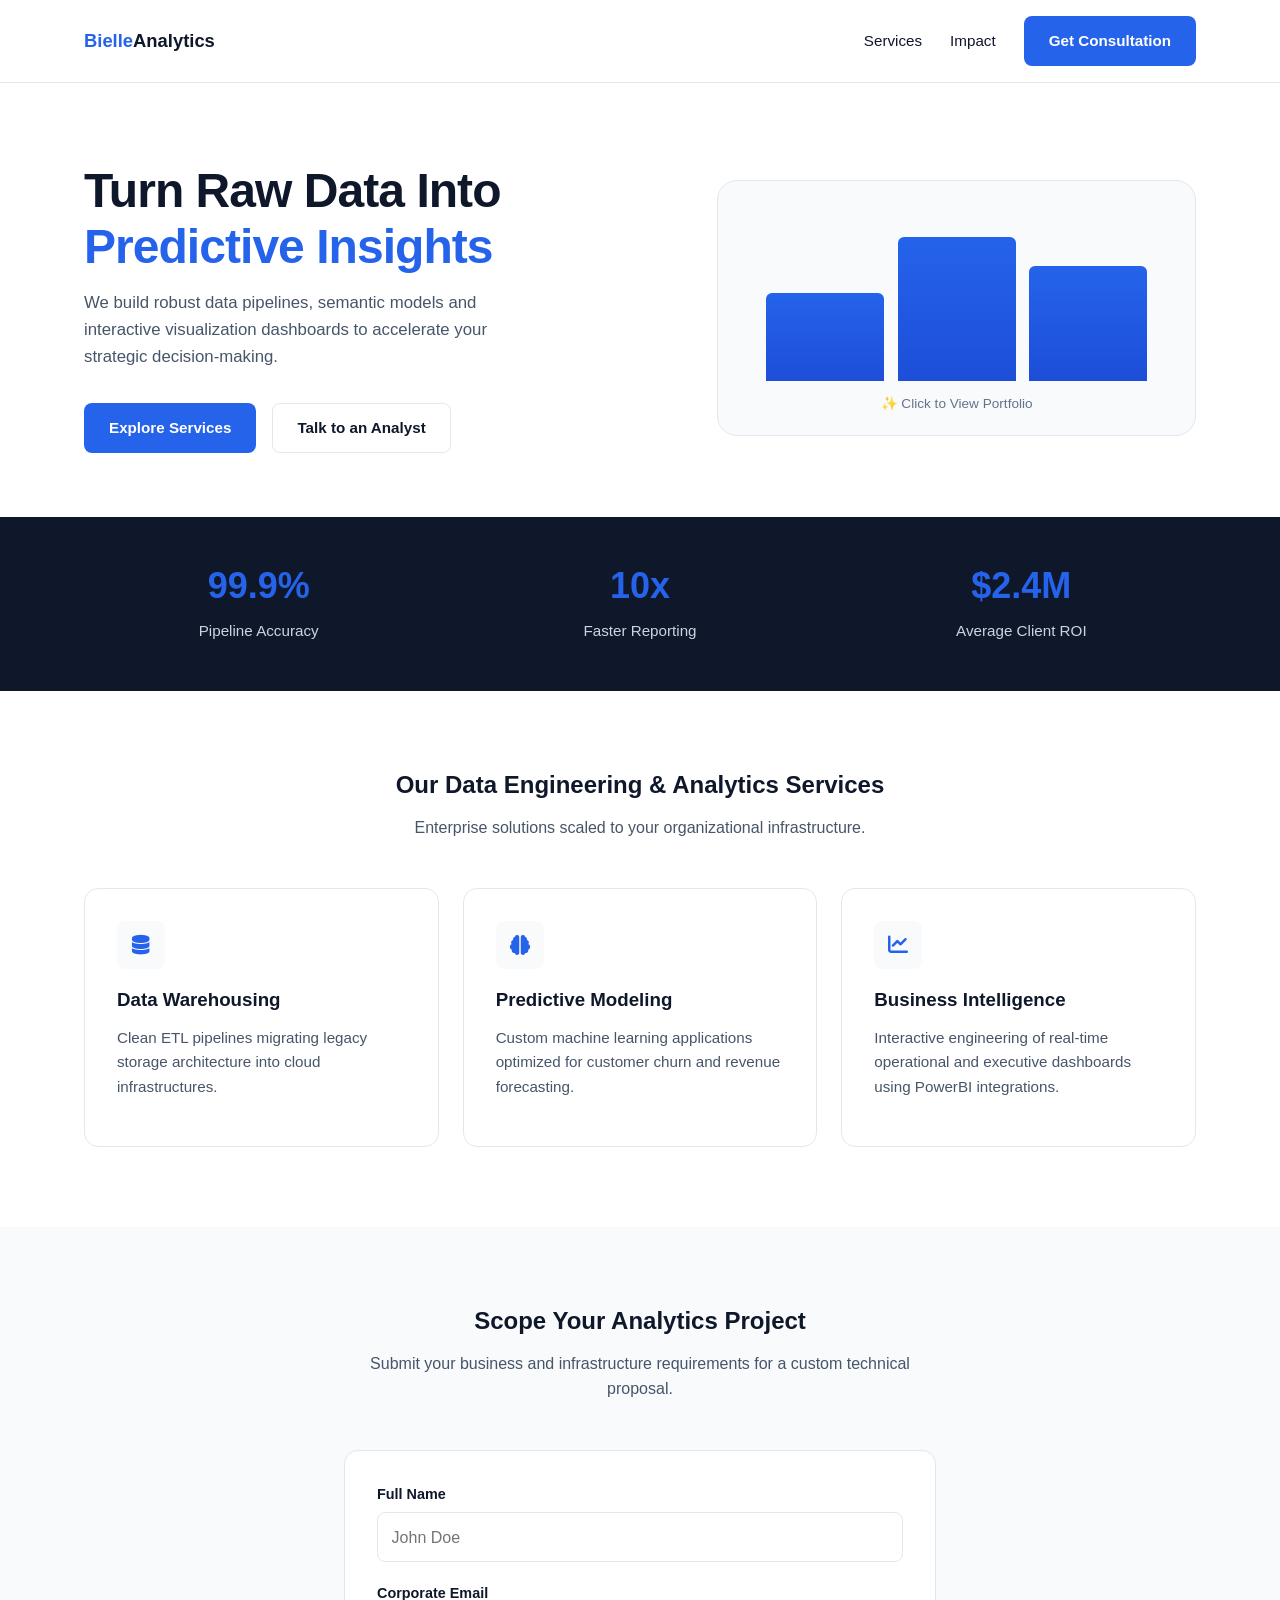
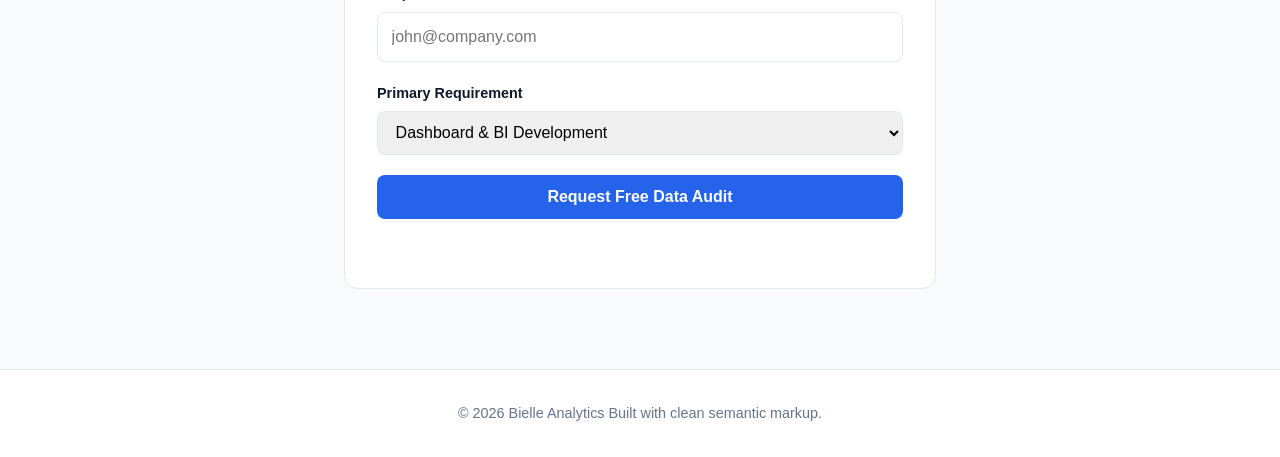
==== commit 85a004f7: "Update branding from Mushindo Datalabs to Bielle Analytics" ====
--- a/index_2.html
+++ b/index_2.html
@@ -14,7 +14,7 @@
     <!-- Header Navigation -->
     <header class="navbar">
         <div class="container flex-header">
-            <a href="#" class="logo"><span>Mushindo</span>Datalabs</a>
+            <a href="#" class="logo"><span>Bielle</span>Analytics</a>
             <nav class="nav-links">
                 <a href="#services">Services</a>
                 <a href="#metrics">Impact</a>
@@ -63,7 +63,7 @@
                     <!-- Slide 1 -->
                     <div class="slide">
                         <h3>BI Dashboards</h3>
-                        <div class="portfolio-img" role="img" aria-label="Dashboard screenshot placeholder">Dashboard Screenshot</div>
+                        <div class="portfolio-img" role="img" aria-label="Dashboard screenshot placeholder"><img src="CPIC_1.png" style="width:100%"></div>
                     </div>
 
                     <!-- Slide 2 -->
@@ -77,8 +77,70 @@
                         <h3>ETL Pipelines</h3>
                         <div class="portfolio-img" role="img" aria-label="Cloud architecture diagram placeholder">Cloud Architecture</div>
                     </div>
-
-                    <!-- Slide 4: Closing -->
+                    
+                    <!-- Slide 4 -->
+                    <div class="slide">
+                        <h3>ETL Pipelines</h3>
+                        <div class="portfolio-img" role="img" aria-label="Cloud architecture diagram placeholder">Cloud Architecture</div>
+                    </div>
+
+                    <!-- Slide 5 -->
+                    <div class="slide">
+                        <h3>ETL Pipelines</h3>
+                        <div class="portfolio-img" role="img" aria-label="Cloud architecture diagram placeholder">Cloud Architecture</div>
+                    </div>
+
+                    <!-- Slide 6 -->
+                    <div class="slide">
+                        <h3>ETL Pipelines</h3>
+                        <div class="portfolio-img" role="img" aria-label="Cloud architecture diagram placeholder">Cloud Architecture</div>
+                    </div>
+
+                    <!-- Slide 7 -->
+                    <div class="slide">
+                        <h3>ETL Pipelines</h3>
+                        <div class="portfolio-img" role="img" aria-label="Cloud architecture diagram placeholder">Cloud Architecture</div>
+                    </div>
+
+                    <!-- Slide 8 -->
+                    <div class="slide">
+                        <h3>ETL Pipelines</h3>
+                        <div class="portfolio-img" role="img" aria-label="Cloud architecture diagram placeholder">Cloud Architecture</div>
+                    </div>
+
+                    <!-- Slide 9 -->
+                    <div class="slide">
+                        <h3>ETL Pipelines</h3>
+                        <div class="portfolio-img" role="img" aria-label="Cloud architecture diagram placeholder">Cloud Architecture</div>
+                    </div>
+
+                    <!-- Slide 10 -->
+                    <div class="slide">
+                        <h3>ETL Pipelines</h3>
+                        <div class="portfolio-img" role="img" aria-label="Cloud architecture diagram placeholder">Cloud Architecture</div>
+                    </div>
+
+                    <!-- Slide 11 -->
+                    <div class="slide">
+                        <h3>ETL Pipelines</h3>
+                        <div class="portfolio-img" role="img" aria-label="Cloud architecture diagram placeholder">Cloud Architecture</div>
+                    </div>
+
+                     <!-- Slide 12 -->
+                    <div class="slide">
+                        <h3>ETL Pipelines</h3>
+                        <div class="portfolio-img" role="img" aria-label="Cloud architecture diagram placeholder">Cloud Architecture</div>
+                    </div>
+
+                    <!-- Slide 13 -->
+                    <div class="slide">
+                        <h3>ETL Pipelines</h3>
+                        <div class="portfolio-img" role="img" aria-label="Cloud architecture diagram placeholder">Cloud Architecture</div>
+                    </div>
+                    <!-- Slide 14
+                    
+                    
+                    : Closing -->
                     <div class="slide closing-face">
                         <h3>Let's Work Together</h3>
                         <p>End of Portfolio</p>
@@ -173,7 +235,7 @@
     <!-- Footer -->
     <footer>
         <div class="container text-center">
-            <p>&copy; 2026 Mushindo Datalabs. Built with clean semantic markup.</p>
+            <p>&copy; 2026 Bielle Analytics Built with clean semantic markup.</p>
         </div>
     </footer>
 
--- a/style.css
+++ b/style.css
@@ -233,42 +233,32 @@
     cursor: pointer;
 }
 
-.magazine {
+.magazine-viewport {
     position: relative;
-    height: 420px;
-    perspective: 2400px;
+    height: 550px;
+    overflow: hidden;
     border-radius: var(--radius-md);
     box-shadow: var(--shadow-modal);
-}
-
-.page {
-    position: absolute;
-    top: 0;
-    right: 0;
-    bottom: 0;
-    left: 0;
-    display: grid;
-    grid-template-columns: 1fr;
-    transform-style: preserve-3d;
-    transition: transform 0.6s ease;
-    transform-origin: left center;
-}
-
-.page.flipped { transform: rotateY(-180deg); }
-
-.page-face {
-    grid-area: 1 / 1;
-    backface-visibility: hidden;
+    border: 1px solid var(--color-border);
+}
+
+.magazine-track {
+    display: flex;
+    height: 100%;
+    transition: transform 0.4s ease;
+}
+
+.slide {
+    flex: 0 0 100%;
+    width: 100%;
+    box-sizing: border-box;
     background: var(--color-white);
-    border-radius: var(--radius-md);
-    padding: 2rem;
+    padding: 2.5rem;
     display: flex;
     flex-direction: column;
-    justify-content: flex-end;
-    border: 1px solid var(--color-border);
-}
-
-.page-back { transform: rotateY(180deg); }
+}
+
+.slide h3 { margin-top: 1.25rem; }
 
 .cover-face,
 .closing-face {
@@ -279,7 +269,40 @@
     text-align: center;
 }
 
-.cover-face small { color: var(--color-slate-500); margin-top: 0.5rem; }
+.magazine-nav {
+    display: flex;
+    align-items: center;
+    justify-content: center;
+    gap: 1.25rem;
+    margin-top: 1rem;
+}
+
+.nav-btn {
+    width: 40px;
+    height: 40px;
+    border-radius: 50%;
+    border: 1px solid var(--color-border);
+    background: var(--color-white);
+    color: var(--color-ink);
+    font-size: 1.1rem;
+    cursor: pointer;
+    transition: background-color 0.15s ease, transform 0.15s ease;
+}
+
+.nav-btn:hover { background: var(--color-surface); transform: translateY(-1px); }
+
+.nav-btn:disabled {
+    opacity: 0.4;
+    cursor: not-allowed;
+    transform: none;
+}
+
+.slide-counter {
+    color: var(--color-white);
+    font-size: 0.9rem;
+    min-width: 3.5rem;
+    text-align: center;
+}
 
 .portfolio-img {
     flex: 1;
@@ -434,13 +457,13 @@
     .nav-links { gap: 1rem; font-size: 0.85rem; }
     .services-grid { grid-template-columns: 1fr; }
     .metrics-grid { grid-template-columns: 1fr; gap: 1.5rem; }
-    .magazine { height: 360px; }
+    .magazine-viewport { height: 360px; }
 }
 
 /* Respect reduced motion preferences */
 @media (prefers-reduced-motion: reduce) {
     html { scroll-behavior: auto; }
-    .page, .hero-visual, .service-card, .btn-primary, .btn-secondary, .btn-submit {
+    .magazine-track, .hero-visual, .service-card, .btn-primary, .btn-secondary, .btn-submit {
         transition: none;
     }
 }
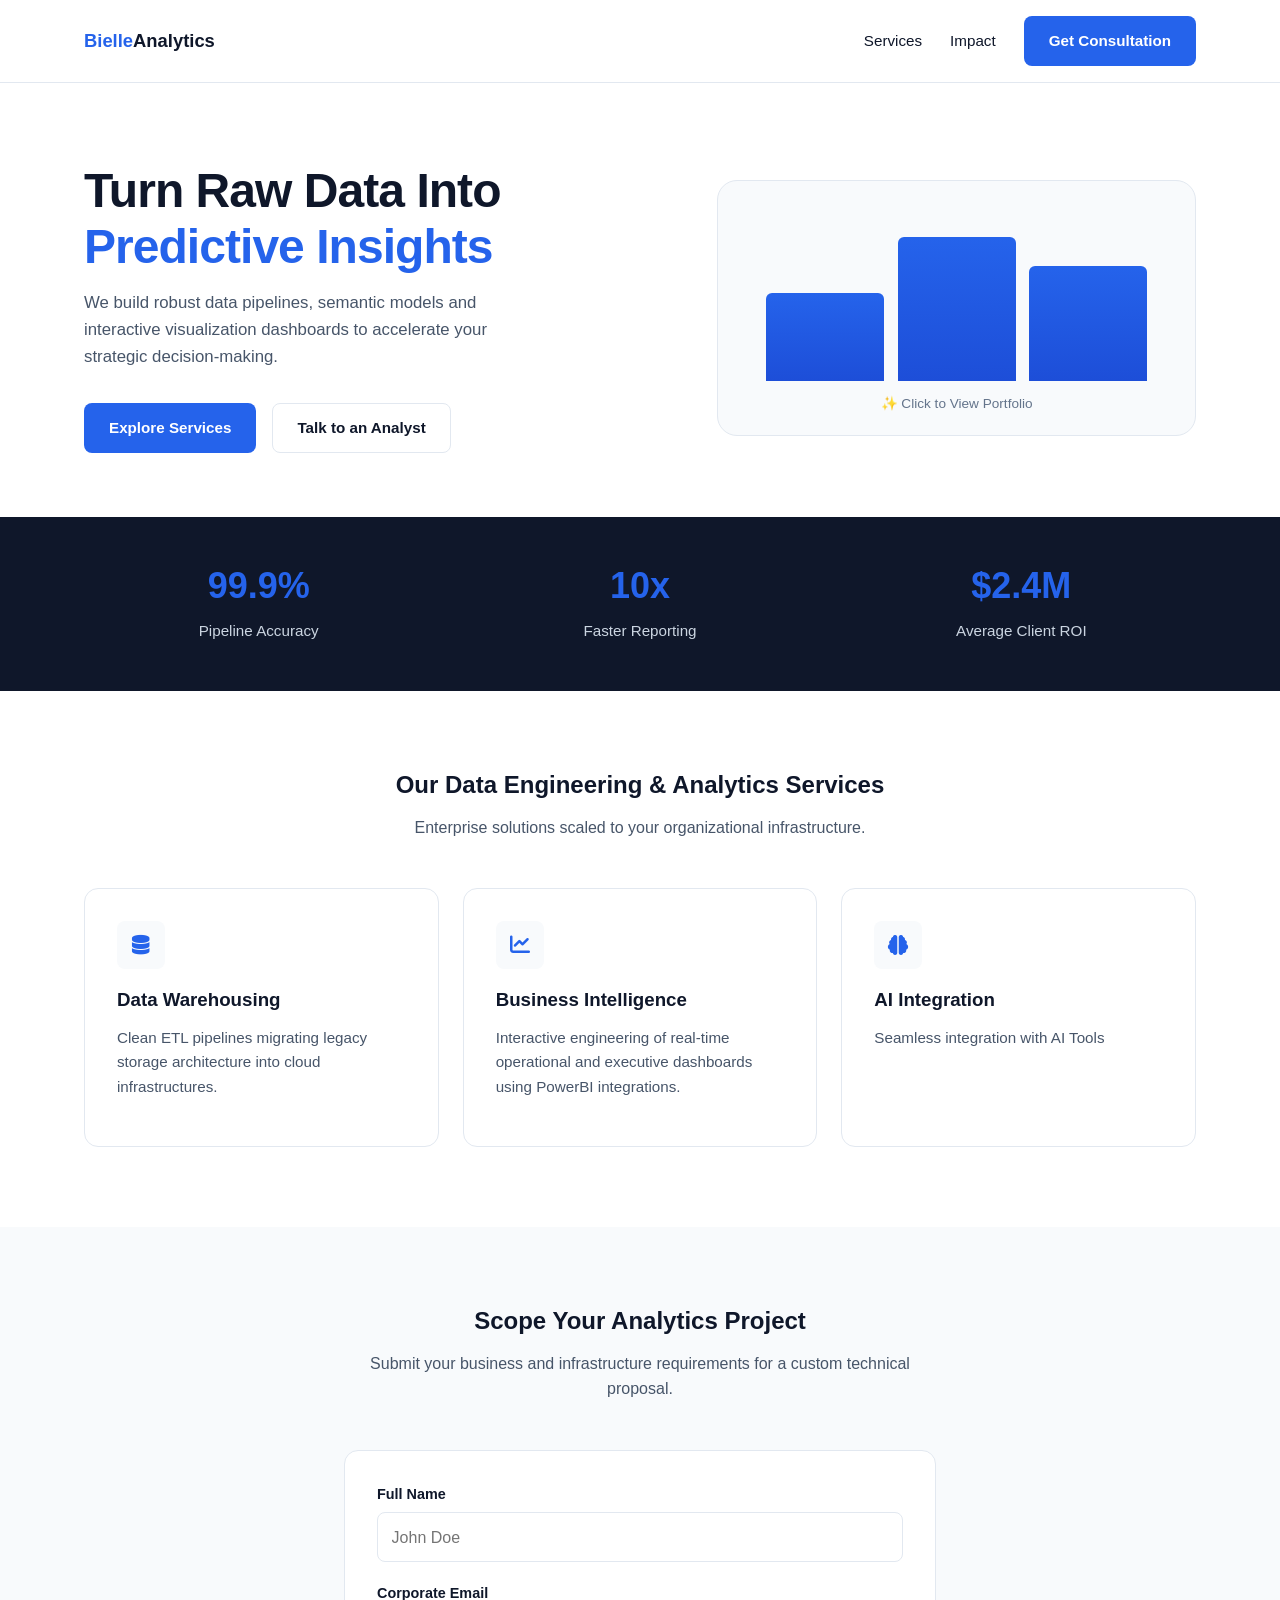
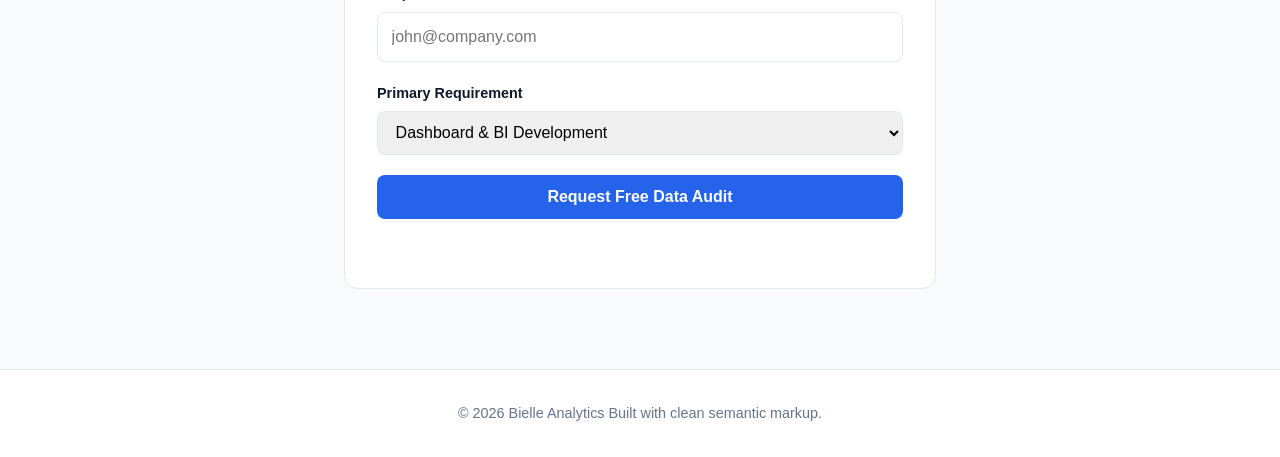
==== commit 5c7cf4ad: "Add AI Integration service card to index_2.html Added AI Integration service card with description." ====
--- a/index_2.html
+++ b/index_2.html
@@ -189,15 +189,16 @@
                     <p>Clean ETL pipelines migrating legacy storage architecture into cloud infrastructures.</p>
                 </div>
                 <div class="service-card">
-                    <div class="icon-wrapper"><i class="fa-solid fa-brain" aria-hidden="true"></i></div>
-                    <h3>Predictive Modeling</h3>
-                    <p>Custom machine learning applications optimized for customer churn and revenue forecasting.</p>
-                </div>
-                <div class="service-card">
                     <div class="icon-wrapper"><i class="fa-solid fa-chart-line" aria-hidden="true"></i></div>
                     <h3>Business Intelligence</h3>
                     <p>Interactive engineering of real-time operational and executive dashboards using PowerBI integrations.</p>
                 </div>
+                <div class="service-card">
+                    <div class="icon-wrapper"><i class="fa-solid fa-brain" aria-hidden="true"></i></div>
+                    <h3>AI Integration</h3>
+                    <p>Seamless integration with AI Tools</p>
+                </div>
+
             </div>
         </div>
     </section>
